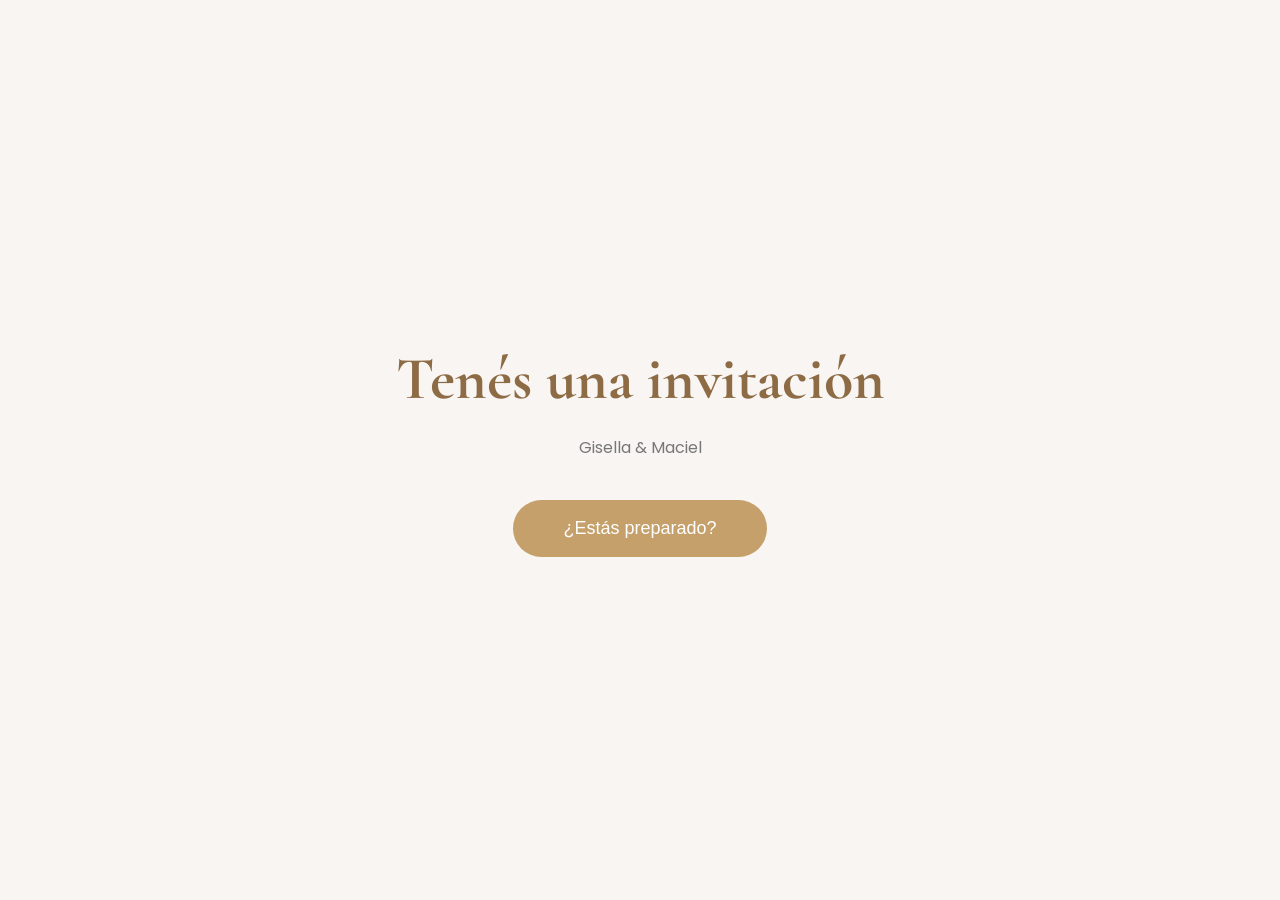
==== index.html @ 5e24da15 "Corregir menu" ====
<!DOCTYPE html>
<html lang="es">

<head>

    <meta name="google" content="notranslate">
    <meta charset="UTF-8">
    <meta name="viewport" content="width=device-width, initial-scale=1.0">

    <title>Gisella & Maciel</title>

    <link rel="stylesheet" href="style.css">

    <!-- Google Fonts -->
    <link rel="preconnect" href="https://fonts.googleapis.com">
    <link rel="preconnect" href="https://fonts.gstatic.com" crossorigin>

    <link href="https://fonts.googleapis.com/css2?family=Cormorant+Garamond:wght@300;400;500;600;700&family=Poppins:wght@300;400;500&display=swap" rel="stylesheet">

</head>

<body>

    <!-- INTRO -->

    <section id="intro">

        <div class="intro-card">

            <h2>Tenés una invitación</h2>

            <p>Gisella & Maciel</p>

            <button id="abrir">
                ¿Estás preparado?
            </button>

        </div>

    </section>

    <!-- PORTADA -->

    <section class="hero" id="hero">

        <!-- Flores -->

        <img src="img/flor.png" class="flor tl" alt="">
        <img src="img/flor.png" class="flor tr" alt="">
        <img src="img/flor.png" class="flor bl" alt="">
        <img src="img/flor.png" class="flor br" alt="">

        <div class="overlay"></div>

        <div class="contenido">

            <h1>Nos Casamos</h1>

            <div class="nombres">

                <span>Gisella</span>

                <span class="ampersand">&</span>

                <span>Maciel</span>

            </div>

            <button id="btnInvitacion">
                Abrir invitación
            </button>

        </div>

    </section>

    <script src="script.js"></script>

</body>

</html>
---- style.css ----
*{
    margin:0;
    padding:0;
    box-sizing:border-box;
}

html{
    scroll-behavior:smooth;
}

body{
    font-family:'Poppins',sans-serif;
    overflow-x:hidden;
}

/*======================
INTRO
=======================*/

#intro{

    position:fixed;

    inset:0;

    background:#F8F5F2;

    display:flex;

    justify-content:center;

    align-items:center;

    z-index:9999;

}

.intro-card{

    text-align:center;

}

.intro-card h2{

    font-family:'Cormorant Garamond',serif;

    font-size:60px;

    color:#8d6b44;

}

.intro-card p{

    margin:20px 0;

    color:#777;

}

.intro-card button{

    margin-top:20px;

    padding:18px 50px;

    border:none;

    border-radius:40px;

    cursor:pointer;

    background:#c5a06b;

    color:white;

    font-size:18px;

    transition:.3s;

}

.intro-card button:hover{

    transform:scale(1.05);

}

/*======================
HERO
=======================*/

.hero{

    position:relative;

    height:100vh;

    background:#ead9c5;

    display:none;

    justify-content:center;

    align-items:center;

    overflow:hidden;

}

/* cuando tengas la foto */
.hero::before{

    content:"";

    position:absolute;

    inset:0;

    background:url("img/fondo.jpg") center center/cover;

    opacity:.35;

}

.overlay{

    position:absolute;

    inset:0;

    background:linear-gradient(rgba(0,0,0,.15),rgba(0,0,0,.45));

}

.contenido{
    position:relative;
    z-index:5;
    text-align:center;
    color:#fff;

    margin-top:70px;
}

.contenido h1{

    font-family:'Cormorant Garamond',serif;

    font-size:105px;

    font-weight:500;

    letter-spacing:1px;

    margin-bottom:20px;

}

.nombres{

    display:flex;

    flex-direction:column;

    align-items:center;

    gap:4px;

    margin:25px 0 70px;

}

.nombres span{

    font-family:'Cormorant Garamond',serif;

    font-size:34px;

    font-weight:400;

    line-height:1.1;

}

.ampersand{

    font-size:26px!important;

}

#btnInvitacion{

    width:330px;

    height:90px;

    border:2px solid rgba(210,170,95,.9);

    background:rgba(90,70,45,.22);

    backdrop-filter:blur(10px);

    color:#fff;

    font-size:28px;

    font-family:'Cormorant Garamond',serif;

    cursor:pointer;

    transition:all .35s ease;

    box-shadow:0 8px 30px rgba(0,0,0,.25);

}

#btnInvitacion:hover{

    transform:translateY(-4px) scale(1.03);

    background:rgba(90,70,45,.35);

    box-shadow:0 20px 40px rgba(0,0,0,.30);

}

/*======================
FLORES
=======================*/

.flor{

    position:absolute;

    width:150px;

    z-index:10;

    pointer-events:none;

    user-select:none;

}

.tl{
    top:-5px;
    left:-5px;
}

.tr{
    top:-5px;
    right:-5px;
    transform:scaleX(-1);
}

.bl{
    bottom:0;
    left:0;
    transform:scaleY(-1);
}

.br{
    bottom:0;
    right:0;
    transform:scale(-1);
}
/*======================
BIENVENIDOS
=======================*/

.bienvenidos{

    min-height:100vh;

    background:#f7f3ed;

    display:flex;

    justify-content:center;

    align-items:center;

    padding:40px;

}

.marco{

    position:relative;

    width:100%;

    max-width:900px;

    background:#fbf8f3;

    border:1px solid #d8c19d;

    padding:90px 80px;

    text-align:center;

    box-shadow:0 15px 40px rgba(0,0,0,.08);

}

.marco h2{

    font-family:'Cormorant Garamond',serif;

    font-size:58px;

    font-weight:500;

    color:#b58b54;

}

.adorno{

    display:flex;

    justify-content:center;

    align-items:center;

    gap:12px;

    margin:25px 0 45px;

}

.adorno span{

    width:55px;

    height:1px;

    background:#d2b17a;

}

.rombo{

    width:auto!important;

    height:auto!important;

    background:none!important;

    color:#d2b17a;

    font-size:11px;

}

.marco p{

    width:100%;

    max-width:620px;

    margin:0 auto 24px;

    font-size:20px;

    line-height:1.9;

    color:#777;

}

.flor-bienvenida{

    position:absolute;

    width:230px;

    right:0;

    bottom:0;

    transform:scale(-1);

    opacity:.18;

    pointer-events:none;

}

    /*======================
BOTÓN CONTINUAR
=======================*/

.btn-scroll{

    display:inline-block;

    margin-top:40px;

    padding:16px 40px;

    border:1px solid #c7a46d;

    color:#b58b54;

    text-decoration:none;

    border-radius:40px;

    transition:.3s;

    font-size:18px;

}

.btn-scroll:hover{

    background:#c7a46d;

    color:#fff;

}

/*======================
CONTADOR
=======================*/

.contador{

    min-height:100vh;

    background:#f9f5ef;

    display:flex;

    flex-direction:column;

    justify-content:center;

    align-items:center;

    padding:80px 20px;

}

.contador h2{

    font-family:'Cormorant Garamond',serif;

    font-size:58px;

    color:#b58b54;

    font-weight:500;

}

.linea{

    width:80px;

    height:2px;

    background:#d4b27c;

    margin:25px 0 60px;

}

.contador-grid{

    display:flex;

    gap:35px;

    flex-wrap:wrap;

    justify-content:center;

}

.card-tiempo{

    width:170px;

    height:170px;

    background:white;

    border:1px solid #dcc7a4;

    display:flex;

    flex-direction:column;

    justify-content:center;

    align-items:center;

    box-shadow:0 10px 30px rgba(0,0,0,.08);

}

.card-tiempo span{

    font-family:'Cormorant Garamond',serif;

    font-size:62px;

    color:#b58b54;

}

.card-tiempo small{

    margin-top:10px;

    color:#777;

    font-size:18px;

}

/*======================
CEREMONIA
=======================*/

.ceremonia{

    min-height:100vh;

    background:#f7f3ed;

    display:flex;

    justify-content:center;

    align-items:center;

    padding:40px;

}

.info-evento{

    display:flex;

    justify-content:center;

    gap:35px;

    flex-wrap:wrap;

    margin:50px 0;

}

.item-evento{

    width:220px;

    background:#fff;

    border:1px solid #dcc7a4;

    padding:30px 20px;

    text-align:center;

    box-shadow:0 8px 25px rgba(0,0,0,.08);

}

.icono{

    font-size:36px;

    margin-bottom:15px;

}

.item-evento h3{

    font-family:'Cormorant Garamond',serif;

    color:#b58b54;

    font-size:30px;

    margin-bottom:10px;

}

.item-evento p{

    color:#777;

    line-height:1.6;

    margin:0;

}

.btn-evento{

    display:inline-block;

    margin-top:10px;

    padding:16px 40px;

    border:1px solid #c7a46d;

    border-radius:40px;

    color:#b58b54;

    text-decoration:none;

    transition:.3s;

}

.btn-evento:hover{

    background:#c7a46d;

    color:#fff;

}

/*======================
VESTIMENTA
=======================*/

.vestimenta{

    min-height:100vh;

    background:#fbf8f3;

    display:flex;

    justify-content:center;

    align-items:center;

    padding:40px;

}

.icono-vestimenta{

    font-size:70px;

    margin:30px 0;

}

/*======================
REGALOS
=======================*/

.regalos{

    min-height:100vh;

    background:#f7f3ed;

    display:flex;

    justify-content:center;

    align-items:center;

    padding:40px;

}

.icono-regalo{

    font-size:70px;

    margin:30px 0;

}

.datos-regalo{

    margin-top:45px;

}

.copiar{

    display:flex;

    justify-content:center;

    align-items:center;

    gap:15px;

    flex-wrap:wrap;

    margin-top:15px;

}

.copiar span{

    background:white;

    border:1px solid #dcc7a4;

    padding:15px 25px;

    border-radius:8px;

    font-weight:500;

    color:#666;

}

.copiar button{

    padding:15px 28px;

    border:none;

    background:#c7a46d;

    color:white;

    border-radius:40px;

    cursor:pointer;

    transition:.3s;

}

.copiar button:hover{

    background:#b58b54;

}

/*======================
GALERÍA
=======================*/

.galeria{

    min-height:100vh;

    background:#fbf8f3;

    display:flex;

    justify-content:center;

    align-items:center;

    padding:40px;

}

.grid-galeria{

    display:grid;

    grid-template-columns:repeat(2,1fr);

    gap:20px;

    margin-top:50px;

}

.grid-galeria img{

    width:100%;

    height:280px;

    object-fit:cover;

    border-radius:12px;

    box-shadow:0 10px 30px rgba(0,0,0,.12);

    transition:.35s;

}

.grid-galeria img:hover{

    transform:scale(1.03);

}

@media(max-width:768px){

    .grid-galeria{

        grid-template-columns:1fr;

    }

}

/*======================
CONFIRMAR
=======================*/

.confirmar{

    min-height:100vh;

    background:#fbf8f3;

    display:flex;

    justify-content:center;

    align-items:center;

    padding:40px;

}

.botones-confirmar{

    display:flex;

    justify-content:center;

    gap:20px;

    flex-wrap:wrap;

    margin-top:45px;

}

.btn-confirmar{

    display:inline-block;

    padding:18px 38px;

    background:#c7a46d;

    color:white;

    text-decoration:none;

    border-radius:40px;

    transition:.3s;

    font-size:18px;

}

.btn-confirmar:hover{

    background:#b58b54;

    transform:translateY(-3px);

}

/*======================
FINAL
=======================*/

.final{

    min-height:100vh;

    background:#f7f3ed;

    display:flex;

    justify-content:center;

    align-items:center;

    padding:40px;

    text-align:center;

}

.final-contenido{

    max-width:800px;

}

.final h2{

    font-family:'Cormorant Garamond',serif;

    font-size:64px;

    color:#b58b54;

    font-weight:500;

    margin-bottom:25px;

}

.final p{

    max-width:650px;

    margin:20px auto;

    color:#777;

    font-size:20px;

    line-height:1.9;

}

.final h3{

    margin-top:60px;

    font-family:'Cormorant Garamond',serif;

    font-size:54px;

    color:#b58b54;

    font-weight:500;

}

.fecha-final{

    display:block;

    margin-top:18px;

    color:#999;

    letter-spacing:4px;

    font-size:18px;

}

.nota-evento{

    margin-top:30px;

    color:#777;

    font-size:17px;

    line-height:1.7;

    text-align:center;

}

/*======================
RESPONSIVE
=======================*/

@media (max-width: 768px) {

    body{
        overflow-x:hidden;
    }

    /* HERO */

    .contenido{
        margin-top:40px;
        padding:0 20px;
    }

    .contenido h1{
        font-size:58px;
    }

    .nombres span{
        font-size:28px;
    }

    #btnInvitacion{
        width:260px;
        height:70px;
        font-size:22px;
    }

    .flor{
        width:90px;
    }

    /* MARCOS */

    .marco{
        padding:60px 25px;
    }

    /* TITULOS */

    /* TITULOS */

.marco h2{

    font-size:36px;

    line-height:1.2;

    word-break:break-word;

}

.contador h2,
.final h2{

    font-size:42px;

}

    .final h3{
        font-size:40px;
    }

    /* PÁRRAFOS */

    .marco p,
    .final p{
        font-size:17px;
    }

    /* CONTADOR */

    .contador-grid{
        gap:15px;
    }

    .card-tiempo{
        width:140px;
        height:140px;
    }

    .card-tiempo span{
        font-size:46px;
    }

    /* EVENTO */

    .item-evento{
        width:100%;
    }

    /* GALERÍA */

    .grid-galeria{
        grid-template-columns:1fr;
    }

    .grid-galeria img{
        height:300px;
    }

    /* FLORES */

    .flor-bienvenida{
    width:140px;
}

}   /* <-- ESTA LLAVE FALTA */

/*======================
CONFIRMAR ASISTENCIA
=======================*/

.confirmacion{

    min-height:100vh;

    background:#f7f3ed;

    display:flex;

    justify-content:center;

    align-items:center;

    padding:60px 20px;

}

.texto-confirmacion{

    margin-bottom:15px;

}

.busqueda{

    display:flex;

    justify-content:center;

    gap:15px;

    margin-top:35px;

    flex-wrap:wrap;

}

.input-confirmar{

    width:330px;

    padding:15px 20px;

    border:1px solid #d7c3a4;

    border-radius:40px;

    font-size:17px;

    outline:none;

    font-family:'Poppins',sans-serif;

}

.input-confirmar:focus{

    border-color:#b48b55;

}

#resultado{

    margin-top:40px;

}

.familia{

    background:white;

    border:1px solid #e8dcc6;

    border-radius:18px;

    padding:30px;

    box-shadow:0 15px 30px rgba(0,0,0,.08);

}

.familia h3{

    color:#b48b55;

    font-size:36px;

    margin-bottom:20px;

}

.persona{

    display:flex;

    align-items:center;

    gap:12px;

    padding:10px 0;

    font-size:18px;

}

.persona input{

    width:20px;

    height:20px;

}
/*======================
PANEL ADMIN
======================*/

.stats{
    display:grid;
    grid-template-columns:repeat(auto-fit,minmax(180px,1fr));
    gap:20px;
    margin:40px 0;
}

.stat-card{
    background:white;
    border:1px solid #e6d5b8;
    border-radius:15px;
    padding:25px;
    text-align:center;
    box-shadow:0 10px 25px rgba(0,0,0,.08);
}

.stat-card h3{
    color:#b58b54;
    font-size:16px;
    margin-bottom:10px;
}

.stat-card span{
    font-size:34px;
    font-weight:bold;
    color:#444;
}

#tabla{
    width:100%;
    border-collapse:collapse;
    margin-top:30px;
}

#tabla th{
    background:#b58b54;
    color:white;
    padding:15px;
}

#tabla td{
    padding:14px;
    border-bottom:1px solid #eee;
    text-align:center;
}

#tabla tr:hover{
    background:#faf7f2;
}

.filtros{

    display:flex;

    justify-content:center;

    gap:15px;

    flex-wrap:wrap;

    margin:25px 0;

}

.filtros button{

    padding:12px 25px;

    border:none;

    border-radius:30px;

    background:#b58b54;

    color:white;

    cursor:pointer;

    transition:.3s;

    font-size:16px;

}

.filtros button:hover{

    background:#9d7441;

    transform:translateY(-2px);

}

/*======================
MENU PREMIUM
=======================*/

.menu-select{

    width:220px;

    padding:14px 18px;

    border:1px solid #d8c19d;

    border-radius:40px;

    background:#fff;

    color:#6b5b47;

    font-size:16px;

    font-family:'Poppins',sans-serif;

    cursor:pointer;

    appearance:none;
    -webkit-appearance:none;
    -moz-appearance:none;

    background-image:url("data:image/svg+xml,%3Csvg xmlns='http://www.w3.org/2000/svg' width='20' height='20' viewBox='0 0 20 20'%3E%3Cpath fill='%23b58b54' d='M5 7l5 6 5-6z'/%3E%3C/svg%3E");

    background-repeat:no-repeat;

    background-position:right 18px center;

    background-size:18px;

    padding-right:50px;

    transition:.25s;

    box-shadow:0 4px 12px rgba(181,139,84,.08);

}

.menu-select:hover{

    border-color:#b58b54;

    box-shadow:0 8px 22px rgba(181,139,84,.18);

}

.menu-select:focus{

    outline:none;

    border-color:#b58b54;

    box-shadow:0 0 0 4px rgba(181,139,84,.15);

}

/*======================
CHECKBOX PREMIUM
=======================*/

.persona{

    display:flex;

    align-items:center;

    gap:14px;

    padding:12px 0;

    font-size:18px;

    cursor:pointer;

}

.persona input[type="checkbox"]{

    width:22px;

    height:22px;

    accent-color:#b58b54;

    cursor:pointer;

}

.persona:hover{

    color:#b58b54;

    transition:.2s;

}

/* =========================
   CONFIRMACIÓN - CELULAR
========================= */

@media (max-width: 768px) {

    .confirmacion {
        padding: 40px 12px;
        width: 100%;
        overflow-x: hidden;
    }

    #resultado {
        width: 100%;
        max-width: 100%;
    }

    .familia {
        width: 100%;
        max-width: 100%;
        padding: 25px 18px;
        border-radius: 15px;
        overflow: hidden;
    }

    .familia h3 {
        font-size: 30px;
        line-height: 1.2;
        word-break: break-word;
    }

    .persona {
        width: 100%;
        display: grid;
        grid-template-columns: 30px minmax(0, 1fr);
        gap: 8px;
        padding: 16px 0;
        font-size: 17px;
    }

    .persona input[type="checkbox"] {
        width: 22px;
        height: 22px;
        margin-top: 4px;
    }

    .persona > div {
        min-width: 0;
        width: 100%;
    }

    .persona label {
        display: block;
        min-width: 0;
        word-break: break-word;
    }

    .menu-select {
        width: 100%;
        max-width: 100%;
        margin-top: 10px;
        padding: 13px 40px 13px 15px;
        font-size: 15px;
    }

    .input-confirmar {
        width: 100%;
        max-width: 330px;
    }

    .busqueda {
        width: 100%;
        padding: 0 5px;
    }
}
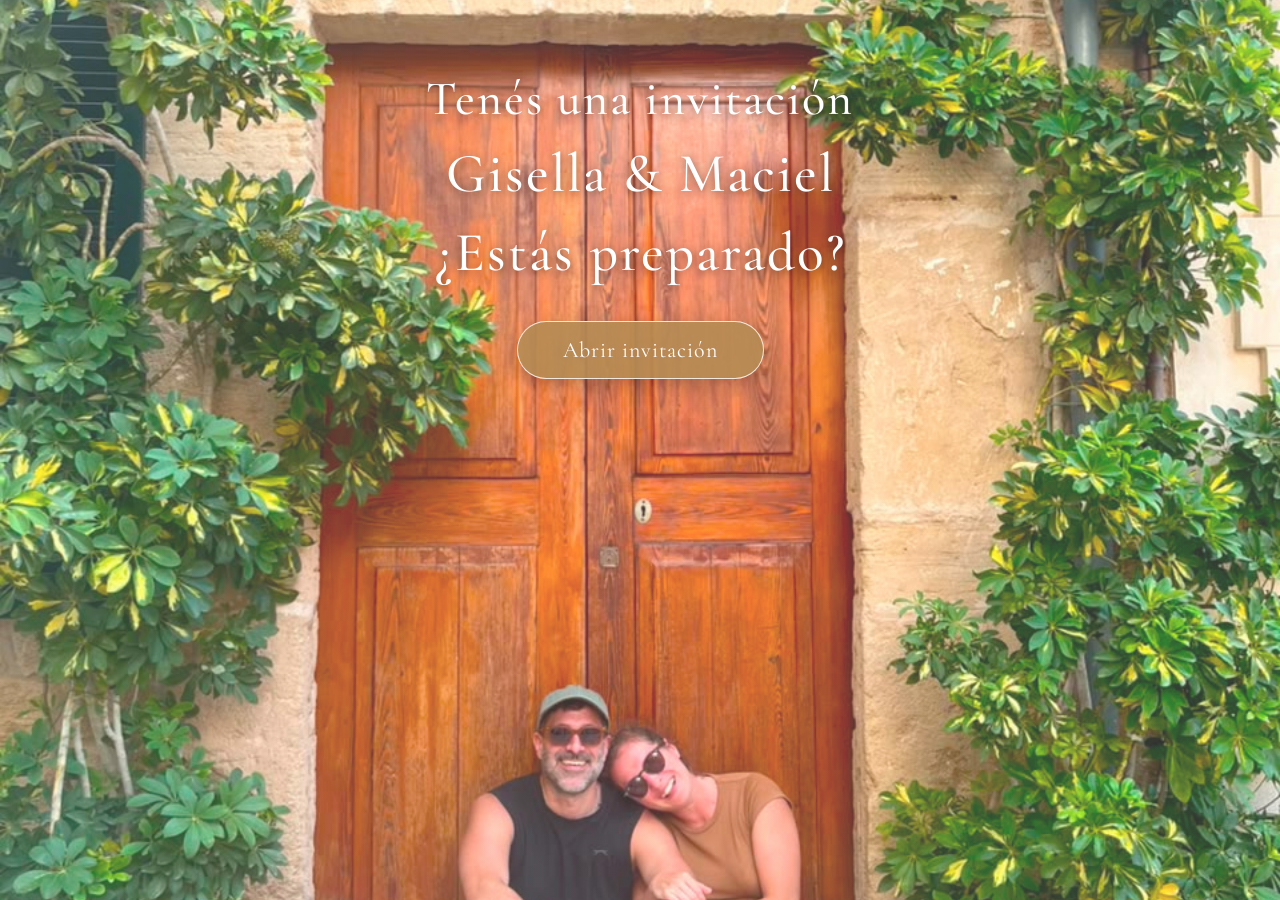
==== commit 5a3cc354: "Cambios grandes" ====
--- a/index.html
+++ b/index.html
@@ -25,19 +25,21 @@
 
     <section id="intro">
 
-        <div class="intro-card">
+    <div class="intro-card">
 
-            <h2>Tenés una invitación</h2>
+        <h2>Tenés una invitación</h2>
 
-            <p>Gisella & Maciel</p>
+        <p>Gisella & Maciel</p>
 
-            <button id="abrir">
-                ¿Estás preparado?
-            </button>
+        <p class="preparado">¿Estás preparado?</p>
 
-        </div>
+        <button id="abrir">
+            Abrir invitación
+        </button>
 
-    </section>
+    </div>
+
+</section>
 
     <!-- PORTADA -->
 
@@ -54,9 +56,9 @@
 
         <div class="contenido">
 
-            <h1>Nos Casamos</h1>
+            <h1 class="titulo-sorpresa">Nos casamos</h1>
 
-            <div class="nombres">
+            <div class="nombres nombres-sorpresa">
 
                 <span>Gisella</span>
 
@@ -66,7 +68,7 @@
 
             </div>
 
-            <button id="btnInvitacion">
+            <button id="btnInvitacion" class="boton-sorpresa">
                 Abrir invitación
             </button>
 
--- a/style.css
+++ b/style.css
@@ -11,80 +11,6 @@
 body{
     font-family:'Poppins',sans-serif;
     overflow-x:hidden;
-}
-
-/*======================
-INTRO
-=======================*/
-
-#intro{
-
-    position:fixed;
-
-    inset:0;
-
-    background:#F8F5F2;
-
-    display:flex;
-
-    justify-content:center;
-
-    align-items:center;
-
-    z-index:9999;
-
-}
-
-.intro-card{
-
-    text-align:center;
-
-}
-
-.intro-card h2{
-
-    font-family:'Cormorant Garamond',serif;
-
-    font-size:60px;
-
-    color:#8d6b44;
-
-}
-
-.intro-card p{
-
-    margin:20px 0;
-
-    color:#777;
-
-}
-
-.intro-card button{
-
-    margin-top:20px;
-
-    padding:18px 50px;
-
-    border:none;
-
-    border-radius:40px;
-
-    cursor:pointer;
-
-    background:#c5a06b;
-
-    color:white;
-
-    font-size:18px;
-
-    transition:.3s;
-
-}
-
-.intro-card button:hover{
-
-    transform:scale(1.05);
-
 }
 
 /*======================
@@ -423,104 +349,213 @@
 
 }
 
-/*======================
-CONTADOR
-=======================*/
-
-.contador{
-
-    min-height:100vh;
-
-    background:#f9f5ef;
-
-    display:flex;
-
-    flex-direction:column;
-
-    justify-content:center;
-
-    align-items:center;
-
-    padding:80px 20px;
-
-}
-
-.contador h2{
-
-    font-family:'Cormorant Garamond',serif;
-
-    font-size:58px;
-
-    color:#b58b54;
-
-    font-weight:500;
-
-}
-
-.linea{
-
-    width:80px;
-
-    height:2px;
-
-    background:#d4b27c;
-
-    margin:25px 0 60px;
-
-}
-
-.contador-grid{
-
-    display:flex;
-
-    gap:35px;
-
-    flex-wrap:wrap;
-
-    justify-content:center;
-
-}
-
-.card-tiempo{
-
-    width:170px;
-
-    height:170px;
-
-    background:white;
-
-    border:1px solid #dcc7a4;
-
-    display:flex;
-
-    flex-direction:column;
-
-    justify-content:center;
-
-    align-items:center;
-
-    box-shadow:0 10px 30px rgba(0,0,0,.08);
-
-}
-
-.card-tiempo span{
-
-    font-family:'Cormorant Garamond',serif;
-
-    font-size:62px;
-
-    color:#b58b54;
-
-}
-
-.card-tiempo small{
-
-    margin-top:10px;
-
-    color:#777;
-
-    font-size:18px;
-
+/* ======================
+   CONTADOR
+======================= */
+
+.contador {
+    min-height: 100vh;
+
+    background: #f9f5ef;
+
+    display: flex;
+    flex-direction: column;
+    justify-content: center;
+    align-items: center;
+
+    padding: 80px 20px;
+
+    position: relative;
+
+    overflow: hidden;
+}
+
+
+/* ======================
+   TÍTULO
+======================= */
+
+.contador h2 {
+    font-family: 'Cormorant Garamond', serif;
+
+    font-size: 48px;
+
+    color: #a88650;
+
+    font-weight: 500;
+
+    letter-spacing: 4px;
+
+    text-align: center;
+
+    margin: 0;
+}
+
+
+/* ======================
+   LÍNEA
+======================= */
+
+.linea {
+    width: 80px;
+
+    height: 2px;
+
+    background: #cba96c;
+
+    margin: 25px 0 70px;
+}
+
+
+/* ======================
+   GRID
+======================= */
+
+.contador-grid {
+    display: grid;
+
+    grid-template-columns: repeat(2, 220px);
+
+    gap: 90px 70px;
+
+    justify-content: center;
+
+    align-items: center;
+}
+
+
+/* ======================
+   CÍRCULOS
+======================= */
+
+.card-tiempo {
+    width: 220px;
+    height: 220px;
+
+    border-radius: 50%;
+
+    background: #f5eee1;
+
+    border: 2px solid #cda65c;
+
+    display: flex;
+
+    flex-direction: column;
+
+    justify-content: center;
+
+    align-items: center;
+
+    position: relative;
+
+    box-sizing: border-box;
+}
+
+
+/* Textura suave dentro de los círculos */
+
+.card-tiempo::before {
+    content: "";
+
+    position: absolute;
+
+    inset: 8px;
+
+    border-radius: 50%;
+
+    background:
+        repeating-linear-gradient(
+            0deg,
+            rgba(170, 145, 105, 0.04) 0px,
+            rgba(170, 145, 105, 0.04) 1px,
+            transparent 1px,
+            transparent 3px
+        );
+
+    pointer-events: none;
+}
+
+
+/* ======================
+   NÚMEROS
+======================= */
+
+.card-tiempo span {
+    font-family: 'Cormorant Garamond', serif;
+
+    font-size: 82px;
+
+    line-height: 1;
+
+    color: #55565b;
+
+    font-weight: 500;
+
+    z-index: 1;
+}
+
+
+/* ======================
+   TEXTO
+======================= */
+
+.card-tiempo small {
+    margin-top: 18px;
+
+    font-family: 'Cormorant Garamond', serif;
+
+    color: #55565b;
+
+    font-size: 20px;
+
+    letter-spacing: 4px;
+
+    z-index: 1;
+}
+
+
+/* ======================
+   RESPONSIVE
+======================= */
+
+@media (max-width: 600px) {
+
+    .contador {
+        padding: 70px 15px;
+    }
+
+    .contador h2 {
+        font-size: 32px;
+
+        letter-spacing: 2px;
+    }
+
+    .linea {
+        margin-bottom: 45px;
+    }
+
+    .contador-grid {
+        grid-template-columns: repeat(2, 145px);
+
+        gap: 45px 25px;
+    }
+
+    .card-tiempo {
+        width: 145px;
+        height: 145px;
+    }
+
+    .card-tiempo span {
+        font-size: 55px;
+    }
+
+    .card-tiempo small {
+        font-size: 13px;
+
+        letter-spacing: 2px;
+
+        margin-top: 10px;
+    }
 }
 
 /*======================
@@ -573,12 +608,17 @@
 
 }
 
-.icono{
-
-    font-size:36px;
-
-    margin-bottom:15px;
-
+.icono {
+    margin-bottom: 15px;
+    display: flex;
+    justify-content: center;
+    align-items: center;
+}
+
+.icono img {
+    width: 55px;
+    height: 55px;
+    object-fit: contain;
 }
 
 .item-evento h3{
@@ -631,6 +671,63 @@
 
 }
 
+/* ==========================
+   FLORES DETALLES DEL EVENTO
+========================== */
+
+.marco {
+    position: relative;
+    overflow: hidden;
+}
+
+.petalos {
+    position: absolute;
+    width: 120px;
+    height: auto;
+
+    pointer-events: none;
+    user-select: none;
+
+    opacity: 0.28;
+    z-index: 0;
+}
+
+/* Flor arriba izquierda */
+.petalos-tl {
+    top: -5px;
+    left: -5px;
+}
+
+/* Flor abajo derecha */
+.petalos-tr {
+    bottom: -5px;
+    right: -5px;
+    transform: scaleX(-1);
+}
+
+/* Ocultar las otras dos */
+.petalos-bl,
+.petalos-br {
+    display: none;
+}
+
+/* Contenido por encima */
+.marco h2,
+.marco .adorno,
+.marco .info-evento,
+.marco .btn-evento,
+.marco .nota-evento {
+    position: relative;
+    z-index: 2;
+}
+
+@media (max-width: 600px) {
+
+    .petalos {
+        width: 80px;
+    }
+
+}
 /*======================
 VESTIMENTA
 =======================*/
@@ -651,12 +748,17 @@
 
 }
 
-.icono-vestimenta{
-
-    font-size:70px;
-
-    margin:30px 0;
-
+.icono-vestimenta {
+    margin: 30px 0;
+    display: flex;
+    justify-content: center;
+    align-items: center;
+}
+
+.icono-vestimenta img {
+    width: 75px;
+    height: 75px;
+    object-fit: contain;
 }
 
 /*======================
@@ -679,12 +781,17 @@
 
 }
 
-.icono-regalo{
-
-    font-size:70px;
-
-    margin:30px 0;
-
+.icono-regalo {
+    margin: 30px 0;
+    display: flex;
+    justify-content: center;
+    align-items: center;
+}
+
+.icono-regalo img {
+    width: 75px;
+    height: 75px;
+    object-fit: contain;
 }
 
 .datos-regalo{
@@ -1179,27 +1286,8 @@
 
 }
 
-.persona{
-
-    display:flex;
-
-    align-items:center;
-
-    gap:12px;
-
-    padding:10px 0;
-
-    font-size:18px;
-
-}
-
-.persona input{
-
-    width:20px;
-
-    height:20px;
-
-}
+
+
 /*======================
 PANEL ADMIN
 ======================*/
@@ -1358,118 +1446,591 @@
 
 }
 
-/*======================
-CHECKBOX PREMIUM
-=======================*/
-
-.persona{
-
-    display:flex;
-
-    align-items:center;
-
-    gap:14px;
-
-    padding:12px 0;
-
-    font-size:18px;
-
-    cursor:pointer;
-
-}
-
-.persona input[type="checkbox"]{
-
-    width:22px;
-
-    height:22px;
-
-    accent-color:#b58b54;
-
-    cursor:pointer;
-
-}
-
-.persona:hover{
-
-    color:#b58b54;
-
-    transition:.2s;
-
-}
-
-/* =========================
-   CONFIRMACIÓN - CELULAR
-========================= */
+/* =================================
+   INVITADOS - CENTRADO
+================================= */
+
+.persona {
+    position: relative;
+    width: 100%;
+    max-width: 380px;
+    margin: 0 auto 35px;
+    padding: 12px 0;
+
+    display: flex;
+    flex-direction: column;
+    align-items: center;
+
+    text-align: center;
+}
+
+/* CHECKBOX */
+
+.persona input[type="checkbox"] {
+    position: absolute;
+    left: 0;
+    top: 14px;
+
+    width: 22px;
+    height: 22px;
+
+    margin: 0;
+
+    accent-color: #b58b54;
+    cursor: pointer;
+}
+
+/* NOMBRE */
+
+.persona label {
+    display: block;
+    width: 100%;
+
+    text-align: center;
+
+    font-size: 18px;
+    cursor: pointer;
+}
+
+/* MENÚ QUE APARECE AL SELECCIONAR */
+
+.persona .menu-select {
+    display: block;
+
+    width: 220px;
+    max-width: 100%;
+
+    margin: 0 auto;
+}
+
+/* TEXTO "TIPO DE MENÚ" SI ESTÁ DENTRO DE .persona */
+
+.persona .tipo-menu {
+    width: 100%;
+    text-align: center;
+    margin-top: 20px;
+}
+
+
+/* =================================
+   CELULAR
+================================= */
 
 @media (max-width: 768px) {
-
-    .confirmacion {
-        padding: 40px 12px;
-        width: 100%;
-        overflow-x: hidden;
-    }
-
-    #resultado {
-        width: 100%;
-        max-width: 100%;
-    }
-
-    .familia {
-        width: 100%;
-        max-width: 100%;
-        padding: 25px 18px;
-        border-radius: 15px;
-        overflow: hidden;
-    }
-
-    .familia h3 {
-        font-size: 30px;
-        line-height: 1.2;
-        word-break: break-word;
-    }
 
     .persona {
         width: 100%;
+        max-width: 320px;
+        margin: 0 auto 35px;
+        padding: 12px 0;
+    }
+
+    .persona input[type="checkbox"] {
+        left: 0;
+        top: 14px;
+    }
+
+    .persona label {
+        width: 100%;
+        text-align: center;
+        font-size: 17px;
+    }
+
+    .persona .menu-select {
+    width: 100%;
+    max-width: 300px;
+    margin: 0 auto;
+}
+
+    .persona .tipo-menu {
+        text-align: center;
+    }
+}
+/* MENÚ OCULTO HASTA SELECCIONAR AL INVITADO */
+
+.menu-persona {
+    width: 100%;
+    text-align: center;
+    margin-top: 20px;
+}
+
+.menu-persona.oculto {
+    display: none !important;
+}
+/* ================================
+   MENÚ DE CADA INVITADO
+================================ */
+
+.menu-contenedor {
+    width: 100%;
+    display: flex;
+    flex-direction: column;
+    align-items: center;
+    text-align: center;
+    margin-top: 5px;
+}
+
+.menu-contenedor > label {
+    margin-bottom: 5px;
+    font-size: 18px;
+}
+
+.menu-contenedor .menu-select {
+    margin: 0 auto;
+}
+
+/* CELULAR */
+
+@media (max-width: 768px) {
+
+    .menu-contenedor {
+        margin-top: 5px;
+    }
+
+    .menu-contenedor > label {
+        margin-bottom: 5px;
+        font-size: 18px;
+    }
+
+    .menu-contenedor .menu-select {
+        margin: 0 auto;
+    }
+
+}
+
+/* ================================
+   MENÚ DE CADA INVITADO
+================================ */
+
+.menu-persona {
+    width: 100%;
+    flex-direction: column;
+    align-items: center;
+    margin-top: 8px;
+}
+
+.menu-persona > label {
+    margin-bottom: 8px;
+    font-size: 18px;
+}
+
+.menu-persona .menu-select {
+    margin: 0;
+}
+
+/* ================================
+   EFECTO SORPRESA - HERO
+================================ */
+
+.titulo-sorpresa {
+    opacity: 0;
+    transform: translateY(25px);
+    animation: aparecerTitulo 1.2s ease forwards;
+    animation-delay: 1s;
+}
+
+.nombres-sorpresa {
+    opacity: 0;
+    transform: translateY(20px);
+    animation: aparecerNombres 1s ease forwards;
+    animation-delay: 2.2s;
+}
+
+.boton-sorpresa {
+    opacity: 0;
+    transform: translateY(15px);
+    animation: aparecerBoton 1s ease forwards;
+    animation-delay: 3.2s;
+}
+
+@keyframes aparecerTitulo {
+
+    from {
+        opacity: 0;
+        transform: translateY(25px);
+    }
+
+    to {
+        opacity: 1;
+        transform: translateY(0);
+    }
+
+}
+
+@keyframes aparecerNombres {
+
+    from {
+        opacity: 0;
+        transform: translateY(20px);
+    }
+
+    to {
+        opacity: 1;
+        transform: translateY(0);
+    }
+
+}
+
+@keyframes aparecerBoton {
+
+    from {
+        opacity: 0;
+        transform: translateY(15px);
+    }
+
+    to {
+        opacity: 1;
+        transform: translateY(0);
+    }
+
+}
+/* =================================
+   CONTADOR - CELULAR
+================================= */
+
+@media (max-width: 600px) {
+
+    .contador {
+        min-height: 100vh;
+        padding: 50px 15px;
+        justify-content: center;
+    }
+
+    .contador h2 {
+        font-size: 30px;
+        letter-spacing: 1px;
+        line-height: 1.2;
+        white-space: nowrap;
+    }
+
+    .linea {
+        width: 75px;
+        height: 2px;
+        margin: 25px 0 50px;
+    }
+
+    .contador-grid {
         display: grid;
-        grid-template-columns: 30px minmax(0, 1fr);
-        gap: 8px;
-        padding: 16px 0;
-        font-size: 17px;
-    }
-
-    .persona input[type="checkbox"] {
-        width: 22px;
-        height: 22px;
-        margin-top: 4px;
-    }
-
-    .persona > div {
-        min-width: 0;
-        width: 100%;
-    }
-
-    .persona label {
-        display: block;
-        min-width: 0;
-        word-break: break-word;
-    }
-
-    .menu-select {
-        width: 100%;
-        max-width: 100%;
+        grid-template-columns: repeat(2, 145px);
+        gap: 45px 25px;
+    }
+
+    .card-tiempo {
+        width: 145px !important;
+        height: 145px !important;
+
+        min-width: 145px;
+        min-height: 145px;
+
+        border-radius: 50% !important;
+
+        background: #f5eee1;
+
+        border: 2px solid #cda65c;
+
+        box-shadow: none;
+
+        display: flex;
+        flex-direction: column;
+        justify-content: center;
+        align-items: center;
+
+        position: relative;
+
+        overflow: hidden;
+    }
+
+    .card-tiempo span {
+        font-family: 'Cormorant Garamond', serif;
+
+        font-size: 58px;
+
+        line-height: 1;
+
+        color: #55565b;
+
+        font-weight: 500;
+
+        z-index: 2;
+    }
+
+    .card-tiempo small {
+        font-family: 'Cormorant Garamond', serif;
+
+        font-size: 14px;
+
+        letter-spacing: 2px;
+
+        color: #55565b;
+
         margin-top: 10px;
-        padding: 13px 40px 13px 15px;
-        font-size: 15px;
-    }
-
-    .input-confirmar {
-        width: 100%;
-        max-width: 330px;
-    }
-
-    .busqueda {
-        width: 100%;
-        padding: 0 5px;
+
+        z-index: 2;
+    }
+}
+/* =================================
+   FLORES DEL CONTADOR
+================================= */
+
+.contador {
+    position: relative;
+    overflow: hidden;
+}
+
+.flor {
+    position: absolute;
+    width: 260px;
+    height: auto;
+    pointer-events: none;
+    z-index: 0;
+}
+
+/* Arriba izquierda */
+.flor-arriba-izquierda {
+    top: 0;
+    left: 0;
+}
+
+/* Arriba derecha */
+.flor-arriba-derecha {
+    top: 0;
+    right: 0;
+    transform: scaleX(-1);
+}
+
+/* Abajo izquierda */
+.flor-abajo-izquierda {
+    bottom: 0;
+    left: 0;
+    transform: scaleY(-1);
+}
+
+/* Abajo derecha */
+.flor-abajo-derecha {
+    bottom: 0;
+    right: 0;
+    transform: scale(-1, -1);
+}
+
+.contador h2,
+.contador .linea,
+.contador-grid {
+    position: relative;
+    z-index: 2;
+}
+
+@media (max-width: 600px) {
+
+    .flor {
+        width: 180px;
+    }
+
+}
+/* =================================
+   FLORES - DETALLES DEL EVENTO
+================================= */
+
+.marco {
+    position: relative;
+    overflow: hidden;
+}
+
+.petalos {
+    position: absolute;
+    width: 120px;
+    height: auto;
+    pointer-events: none;
+    user-select: none;
+    opacity: 0.28;
+    z-index: 1;
+}
+
+/* ARRIBA IZQUIERDA */
+.flor-arriba-izquierda {
+    top: 0;
+    left: 0;
+}
+
+/* ARRIBA DERECHA -> LA BAJAMOS */
+.flor-arriba-derecha {
+    bottom: 0;
+    right: 0;
+    transform: scaleX(-1);
+}
+
+/* ELIMINAMOS LAS DOS DE ABAJO */
+.flor-abajo-izquierda,
+.flor-abajo-derecha {
+    display: none;
+}
+
+/* El contenido de la carta queda por encima */
+.marco h2,
+.marco .adorno,
+.marco .info-evento,
+.marco .btn-evento,
+.marco .nota-evento {
+    position: relative;
+    z-index: 2;
+}
+
+@media (max-width: 600px) {
+
+    .petalos {
+        width: 80px;
+    }
+
+}
+/* ======================
+   INTRO
+======================= */
+
+#intro {
+    position: fixed;
+    inset: 0;
+
+    background:
+        linear-gradient(
+            rgba(248, 245, 242, 0.20),
+            rgba(248, 245, 242, 0.20)
+        ),
+        url("img/fondo-intro.jpg") center center / cover no-repeat;
+
+    display: flex;
+    justify-content: center;
+    align-items: center;
+
+    z-index: 9999;
+    overflow: hidden;
+}
+
+/* ======================
+   CONTENIDO DEL INTRO
+======================= */
+
+.intro-card {
+    position: relative;
+    z-index: 2;
+
+    width: 100%;
+    height: 100vh;
+
+    display: flex;
+    flex-direction: column;
+    align-items: center;
+
+    text-align: center;
+    color: white;
+
+    padding: 70px 20px 45px;
+
+    background: transparent;
+}
+
+/* ======================
+   TENÉS UNA INVITACIÓN
+======================= */
+
+.intro-card h2 {
+    font-family: 'Cormorant Garamond', serif;
+
+    font-size: 48px;
+    font-weight: 500;
+
+    letter-spacing: 2px;
+
+    color: white;
+
+    margin: 0;
+
+    text-shadow:
+        0 2px 8px rgba(0,0,0,.45);
+}
+
+/* ======================
+   GISELLA & MACIEL
+======================= */
+
+.intro-card p {
+    font-family: 'Cormorant Garamond', serif;
+
+    font-size: 55px;
+    font-weight: 500;
+
+    letter-spacing: 2px;
+
+    color: white;
+
+    margin: 12px 0 0;
+
+    text-shadow:
+        0 2px 10px rgba(0,0,0,.5);
+}
+
+/* ======================
+   BOTÓN
+======================= */
+
+.intro-card button {
+    margin-top: 35px;
+
+    padding: 15px 45px;
+
+    border: 1px solid rgba(255,255,255,.8);
+    border-radius: 40px;
+
+    cursor: pointer;
+
+    background: rgba(181,139,84,.90);
+
+    color: white;
+
+    font-family: 'Cormorant Garamond', serif;
+
+    font-size: 22px;
+    letter-spacing: 1px;
+
+    box-shadow:
+        0 6px 20px rgba(0,0,0,.25);
+
+    transition: .3s;
+}
+
+.intro-card button:hover {
+    transform: translateY(-3px);
+
+    background: rgba(181,139,84,1);
+}
+
+/* ======================
+   CELULAR
+======================= */
+
+@media (max-width: 600px) {
+
+    #intro {
+        background-position: center center;
+    }
+
+    .intro-card {
+        padding: 55px 15px 35px;
+    }
+
+    .intro-card h2 {
+        font-size: 35px;
+        letter-spacing: 1px;
+    }
+
+    .intro-card p {
+        font-size: 42px;
+        margin-top: 8px;
+    }
+
+    .intro-card button {
+        margin-top: 28px;
+
+        padding: 13px 38px;
+
+        font-size: 20px;
     }
 }
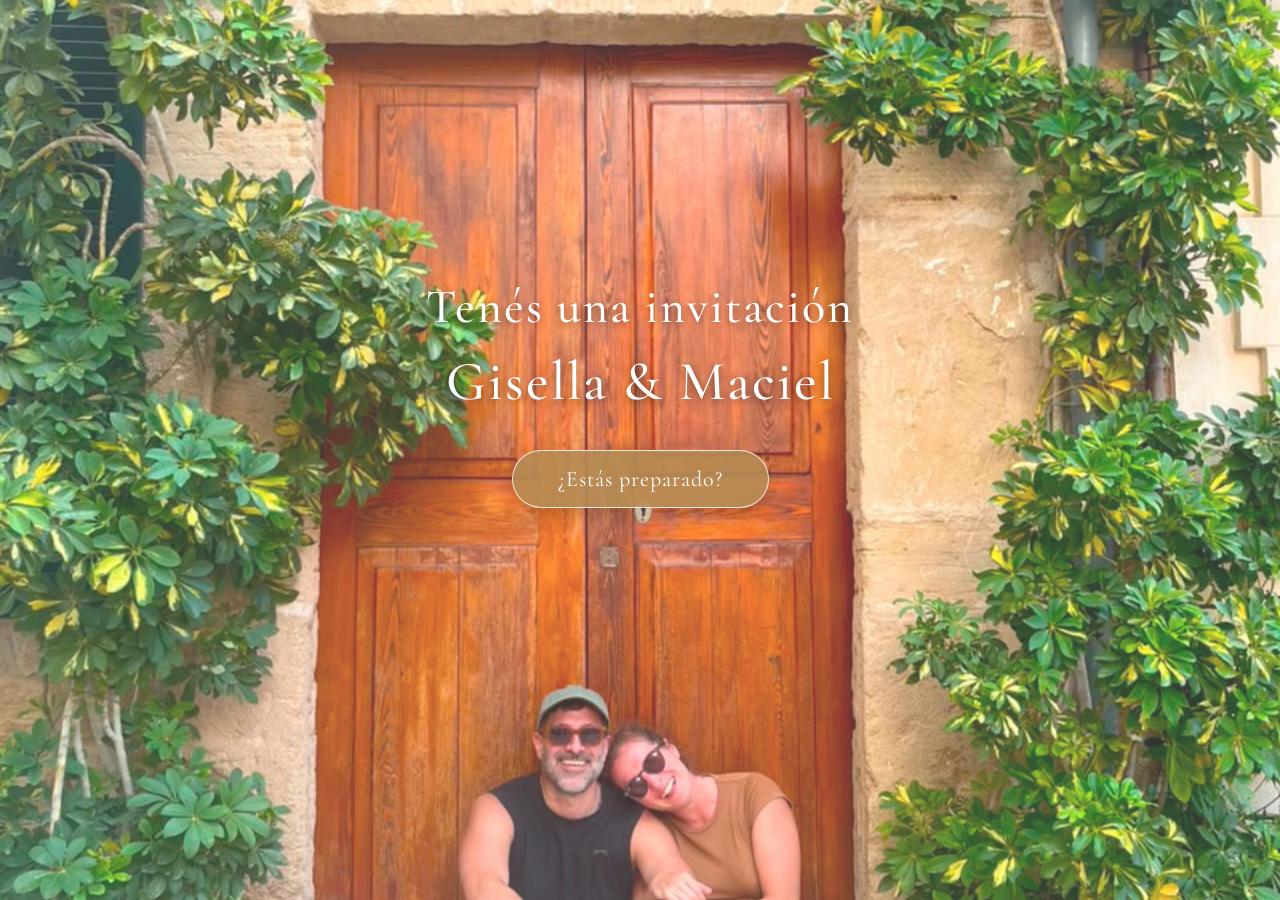
==== commit 7fe8ffeb: "Cambios grandes 2" ====
--- a/index.html
+++ b/index.html
@@ -21,9 +21,10 @@
 
 <body>
 
+
     <!-- INTRO -->
 
-    <section id="intro">
+<section id="intro">
 
     <div class="intro-card">
 
@@ -31,10 +32,8 @@
 
         <p>Gisella & Maciel</p>
 
-        <p class="preparado">¿Estás preparado?</p>
-
         <button id="abrir">
-            Abrir invitación
+            ¿Estás preparado?
         </button>
 
     </div>
--- a/style.css
+++ b/style.css
@@ -1918,6 +1918,7 @@
     display: flex;
     flex-direction: column;
     align-items: center;
+    justify-content: center;
 
     text-align: center;
     color: white;
@@ -1925,6 +1926,8 @@
     padding: 70px 20px 45px;
 
     background: transparent;
+
+    transform: translateY(-70px);
 }
 
 /* ======================
@@ -2005,7 +2008,6 @@
 /* ======================
    CELULAR
 ======================= */
-
 @media (max-width: 600px) {
 
     #intro {
@@ -2014,6 +2016,7 @@
 
     .intro-card {
         padding: 55px 15px 35px;
+        transform: translateY(-70px);
     }
 
     .intro-card h2 {
@@ -2027,10 +2030,7 @@
     }
 
     .intro-card button {
-        margin-top: 28px;
-
         padding: 13px 38px;
-
         font-size: 20px;
     }
 }
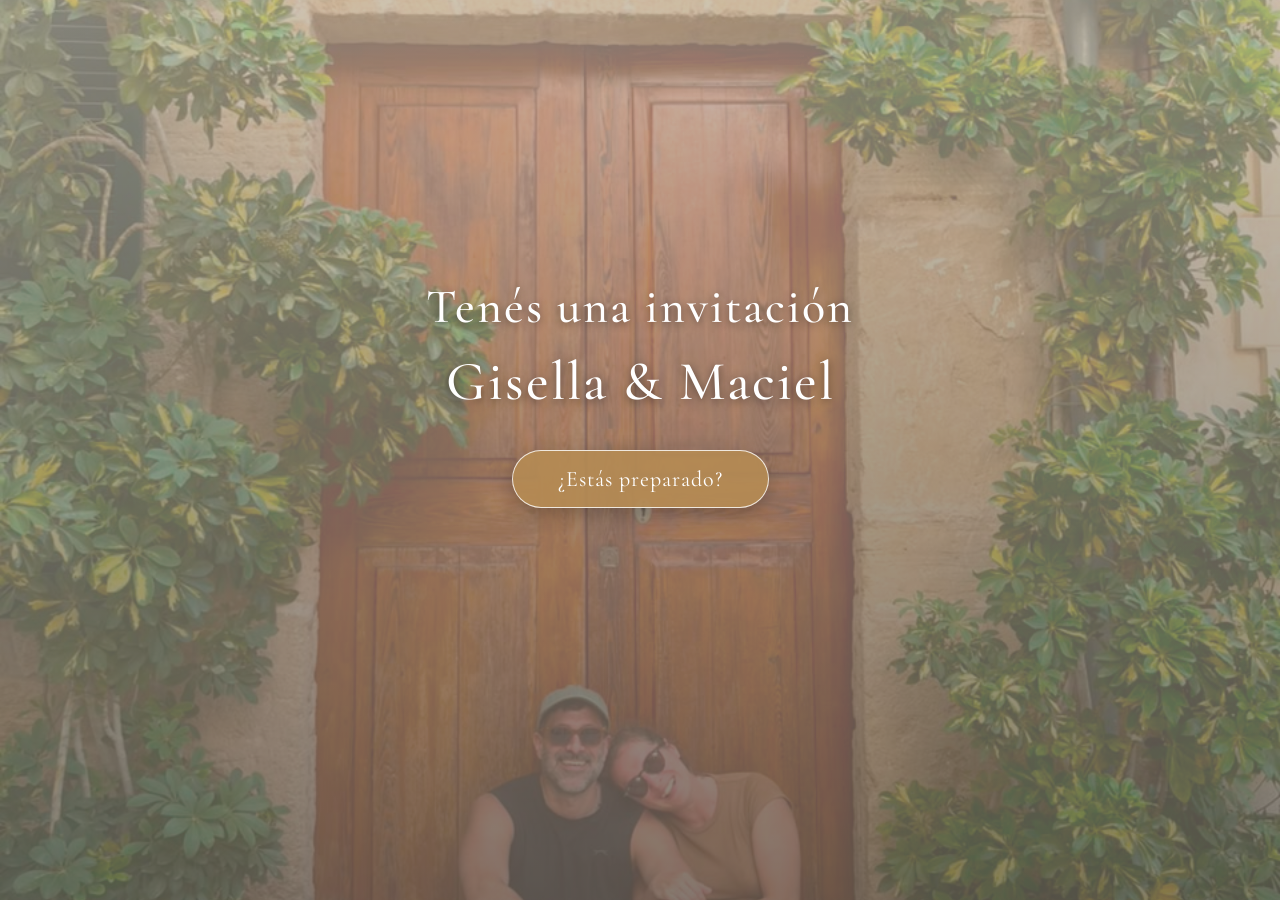
==== commit 21a07ba3: "Agregue icono" ====
--- a/index.html
+++ b/index.html
@@ -8,7 +8,7 @@
     <meta name="viewport" content="width=device-width, initial-scale=1.0">
 
     <title>Gisella & Maciel</title>
-
+<link rel="icon" type="image/png" href="img/favicon.png">
     <link rel="stylesheet" href="style.css">
 
     <!-- Google Fonts -->
--- a/style.css
+++ b/style.css
@@ -17,22 +17,18 @@
 HERO
 =======================*/
 
-.hero{
-
-    position:relative;
-
-    height:100vh;
-
-    background:#ead9c5;
-
-    display:none;
-
-    justify-content:center;
-
-    align-items:center;
-
-    overflow:hidden;
-
+.hero {
+    position: relative;
+    height: 100dvh;
+
+    background: #ead9c5;
+
+    display: none;
+
+    justify-content: center;
+    align-items: center;
+
+    overflow: hidden;
 }
 
 /* cuando tengas la foto */
@@ -675,7 +671,7 @@
    FLORES DETALLES DEL EVENTO
 ========================== */
 
-.marco {
+.petalos .marco {
     position: relative;
     overflow: hidden;
 }
@@ -688,27 +684,20 @@
     pointer-events: none;
     user-select: none;
 
-    opacity: 0.28;
+    opacity: 0.70;
     z-index: 0;
 }
 
-/* Flor arriba izquierda */
-.petalos-tl {
-    top: -5px;
-    left: -5px;
-}
-
-/* Flor abajo derecha */
-.petalos-tr {
-    bottom: -5px;
-    right: -5px;
-    transform: scaleX(-1);
-}
-
-/* Ocultar las otras dos */
-.petalos-bl,
-.petalos-br {
-    display: none;
+
+.petalos-arriba-izquierda{
+    top:0;
+    left:0;
+}
+
+.petalos-abajo-derecha{
+    bottom:0;
+    right:0;
+    transform:rotate(180deg);
 }
 
 /* Contenido por encima */
@@ -761,6 +750,46 @@
     object-fit: contain;
 }
 
+/* Flor decorativa - Código de Vestimenta */
+
+.vestimenta .marco{
+    position:relative;
+}
+
+.vestimenta .florcita-vestimenta{
+    position:absolute;
+    width:80px;
+    height:auto;
+    opacity: 0.70;
+    z-index:1;
+    pointer-events:none;
+}
+
+
+/* Arriba izquierda */
+.vestimenta .flor-arriba-izquierda{
+    top:15px;
+    left:15px;
+}
+
+/* Arriba derecha */
+.vestimenta .flor-arriba-derecha{
+    top:15px;
+    right:15px;
+}
+
+/* Abajo izquierda */
+.vestimenta .flor-abajo-izquierda{
+    bottom:15px;
+    left:15px;
+}
+
+/* Abajo derecha */
+.vestimenta .flor-abajo-derecha{
+    bottom:15px;
+    right:15px;
+}
+
 /*======================
 REGALOS
 =======================*/
@@ -856,6 +885,33 @@
 
 }
 
+/* Decoración pasto - Regalos */
+/* Decoración pasto - Regalos */
+
+.regalos .marco{
+    position:relative;
+}
+
+.pasto-regalos{
+    position:absolute;
+    width:80px;
+    height:auto;
+    opacity: 0.70;
+    z-index:1;
+    pointer-events:none;
+}
+
+.pasto-arriba-izquierda{
+    top:0;
+    left:0;
+}
+
+.pasto-abajo-derecha{
+    bottom:0;
+    right:0;
+    transform:rotate(180deg);
+}
+
 /*======================
 GALERÍA
 =======================*/
@@ -986,27 +1042,37 @@
 FINAL
 =======================*/
 
-.final{
-
-    min-height:100vh;
-
-    background:#f7f3ed;
-
-    display:flex;
-
-    justify-content:center;
-
-    align-items:center;
-
-    padding:40px;
-
-    text-align:center;
-
-}
-
-.final-contenido{
-
-    max-width:800px;
+.final {
+    min-height: 100vh;
+    background: #f7f3ed;
+
+    display: flex;
+    justify-content: center;
+    align-items: center;
+
+    padding: 40px;
+
+    text-align: center;
+
+    margin-top: 0;
+}
+
+.final-contenido {
+    max-width: 800px;
+    transform: translateY(-40px);
+}
+
+@media (max-width: 768px) {
+
+    .final {
+        margin-top: 0;
+        padding-top: 20px;
+    }
+
+    .final-contenido {
+        transform: translateY(0);
+        width: 100%;
+    }
 
 }
 
@@ -1196,20 +1262,18 @@
 CONFIRMAR ASISTENCIA
 =======================*/
 
-.confirmacion{
-
-    min-height:100vh;
-
-    background:#f7f3ed;
-
-    display:flex;
-
-    justify-content:center;
-
-    align-items:center;
-
-    padding:60px 20px;
-
+.confirmacion {
+    min-height: 55vh;
+
+    background: #f7f3ed;
+
+    display: flex;
+
+    justify-content: center;
+
+    align-items: center;
+
+    padding: 60px 20px;
 }
 
 .texto-confirmacion{
@@ -1777,41 +1841,42 @@
     overflow: hidden;
 }
 
-.flor {
+.contador .flor {
     position: absolute;
-    width: 260px;
     height: auto;
     pointer-events: none;
     z-index: 0;
-}
-
-/* Arriba izquierda */
-.flor-arriba-izquierda {
+    opacity: 0.70;
+}
+
+/* Flor 1 - arriba izquierda */
+.contador .flor-arriba-izquierda {
+    width: 180px;
     top: 0;
     left: 0;
 }
 
-/* Arriba derecha */
-.flor-arriba-derecha {
-    top: 0;
+/* Flor 2 - arriba derecha */
+.contador .flor-arriba-derecha{
+    width:180px;
+    top:0;
+    right:0;
+    transform:none;
+}
+
+/* Flor 3 - abajo izquierda */
+.contador .flor-abajo-izquierda {
+    width: 180px;
+    bottom: 20px;
+    left: 0;
+}
+
+/* Flor 4 - abajo derecha */
+.contador .flor-abajo-derecha {
+    width: 120px;
+    bottom: 20px;
     right: 0;
-    transform: scaleX(-1);
-}
-
-/* Abajo izquierda */
-.flor-abajo-izquierda {
-    bottom: 0;
-    left: 0;
-    transform: scaleY(-1);
-}
-
-/* Abajo derecha */
-.flor-abajo-derecha {
-    bottom: 0;
-    right: 0;
-    transform: scale(-1, -1);
-}
-
+}
 .contador h2,
 .contador .linea,
 .contador-grid {
@@ -1841,7 +1906,7 @@
     height: auto;
     pointer-events: none;
     user-select: none;
-    opacity: 0.28;
+    opacity: 0.70;
     z-index: 1;
 }
 
@@ -1859,10 +1924,7 @@
 }
 
 /* ELIMINAMOS LAS DOS DE ABAJO */
-.flor-abajo-izquierda,
-.flor-abajo-derecha {
-    display: none;
-}
+
 
 /* El contenido de la carta queda por encima */
 .marco h2,
@@ -1889,12 +1951,7 @@
     position: fixed;
     inset: 0;
 
-    background:
-        linear-gradient(
-            rgba(248, 245, 242, 0.20),
-            rgba(248, 245, 242, 0.20)
-        ),
-        url("img/fondo-intro.jpg") center center / cover no-repeat;
+    background: #ead9c5;
 
     display: flex;
     justify-content: center;
@@ -1904,6 +1961,38 @@
     overflow: hidden;
 }
 
+/* MISMO FILTRO QUE "NOS CASAMOS" */
+#intro::before {
+    content: "";
+    position: absolute;
+    inset: 0;
+
+    background: url("img/fondo-intro.jpg") center center / cover no-repeat;
+
+    opacity: .35;
+
+    z-index: 0;
+}
+
+/* MISMO OVERLAY QUE "NOS CASAMOS" */
+#intro::after {
+    content: "";
+    position: absolute;
+    inset: 0;
+
+    background: linear-gradient(
+        rgba(0,0,0,.15),
+        rgba(0,0,0,.45)
+    );
+
+    z-index: 1;
+}
+
+.intro-card {
+    position: relative;
+    z-index: 2;
+}
+
 /* ======================
    CONTENIDO DEL INTRO
 ======================= */
@@ -1913,7 +2002,7 @@
     z-index: 2;
 
     width: 100%;
-    height: 100vh;
+    height: 100dvh;
 
     display: flex;
     flex-direction: column;
@@ -2033,4 +2122,107 @@
         padding: 13px 38px;
         font-size: 20px;
     }
+}
+/* =================================
+   FLORES - DETALLES DEL EVENTO
+================================= */
+
+.ceremonia .marco {
+    position: relative;
+    overflow: hidden;
+}
+
+.ceremonia .petalos-detalle {
+    position: absolute;
+    width: 120px;
+    height: auto;
+    pointer-events: none;
+    user-select: none;
+    opacity: 0.70;
+    z-index: 1;
+}
+
+/* ARRIBA IZQUIERDA */
+.ceremonia .petalos-detalle-tl {
+    top: 0;
+    left: 0;
+}
+
+/* ABAJO DERECHA */
+.ceremonia .petalos-detalle-br {
+    bottom: 0;
+    right: 0;
+    transform: rotate(180deg);
+}
+
+/* CONTENIDO POR ENCIMA */
+.ceremonia .marco h2,
+.ceremonia .marco .adorno,
+.ceremonia .marco .info-evento,
+.ceremonia .marco .btn-evento,
+.ceremonia .marco .nota-evento {
+    position: relative;
+    z-index: 2;
+}
+
+/* CELULAR */
+@media (max-width: 600px) {
+
+    .ceremonia .petalos-detalle {
+        width: 80px;
+    }
+
+}
+
+
+
+/* ================================
+   DOBLE BORDE - CONFIRMAR ASISTENCIA
+================================ */
+
+.confirmacion .marco {
+    border: 1px solid #d8c19d;
+    outline: 1px solid #d8c19d;
+    outline-offset: 2px;
+}
+
+.btn-resetear {
+    padding: 10px 20px;
+    border: 1px solid #b58b54;
+    border-radius: 25px;
+    background: transparent;
+    color: #b58b54;
+    font-family: 'Poppins', sans-serif;
+    cursor: pointer;
+    transition: 0.3s;
+}
+
+.btn-resetear:hover {
+    background: #b58b54;
+    color: white;
+}
+
+/* CORRECCIÓN MENSAJE FINAL */
+.final-contenido {
+    position: relative;
+    z-index: 10;
+}
+
+/* ================================
+   POSICIÓN FINAL - PÁGINA PRINCIPAL
+================================ */
+
+.final-principal .final-contenido {
+    position: relative;
+    z-index: 10;
+    transform: translateY(-180px);
+}
+
+/* CELULAR */
+@media (max-width: 768px) {
+
+    .final-principal .final-contenido {
+        transform: translateY(-180px);
+    }
+
 }
